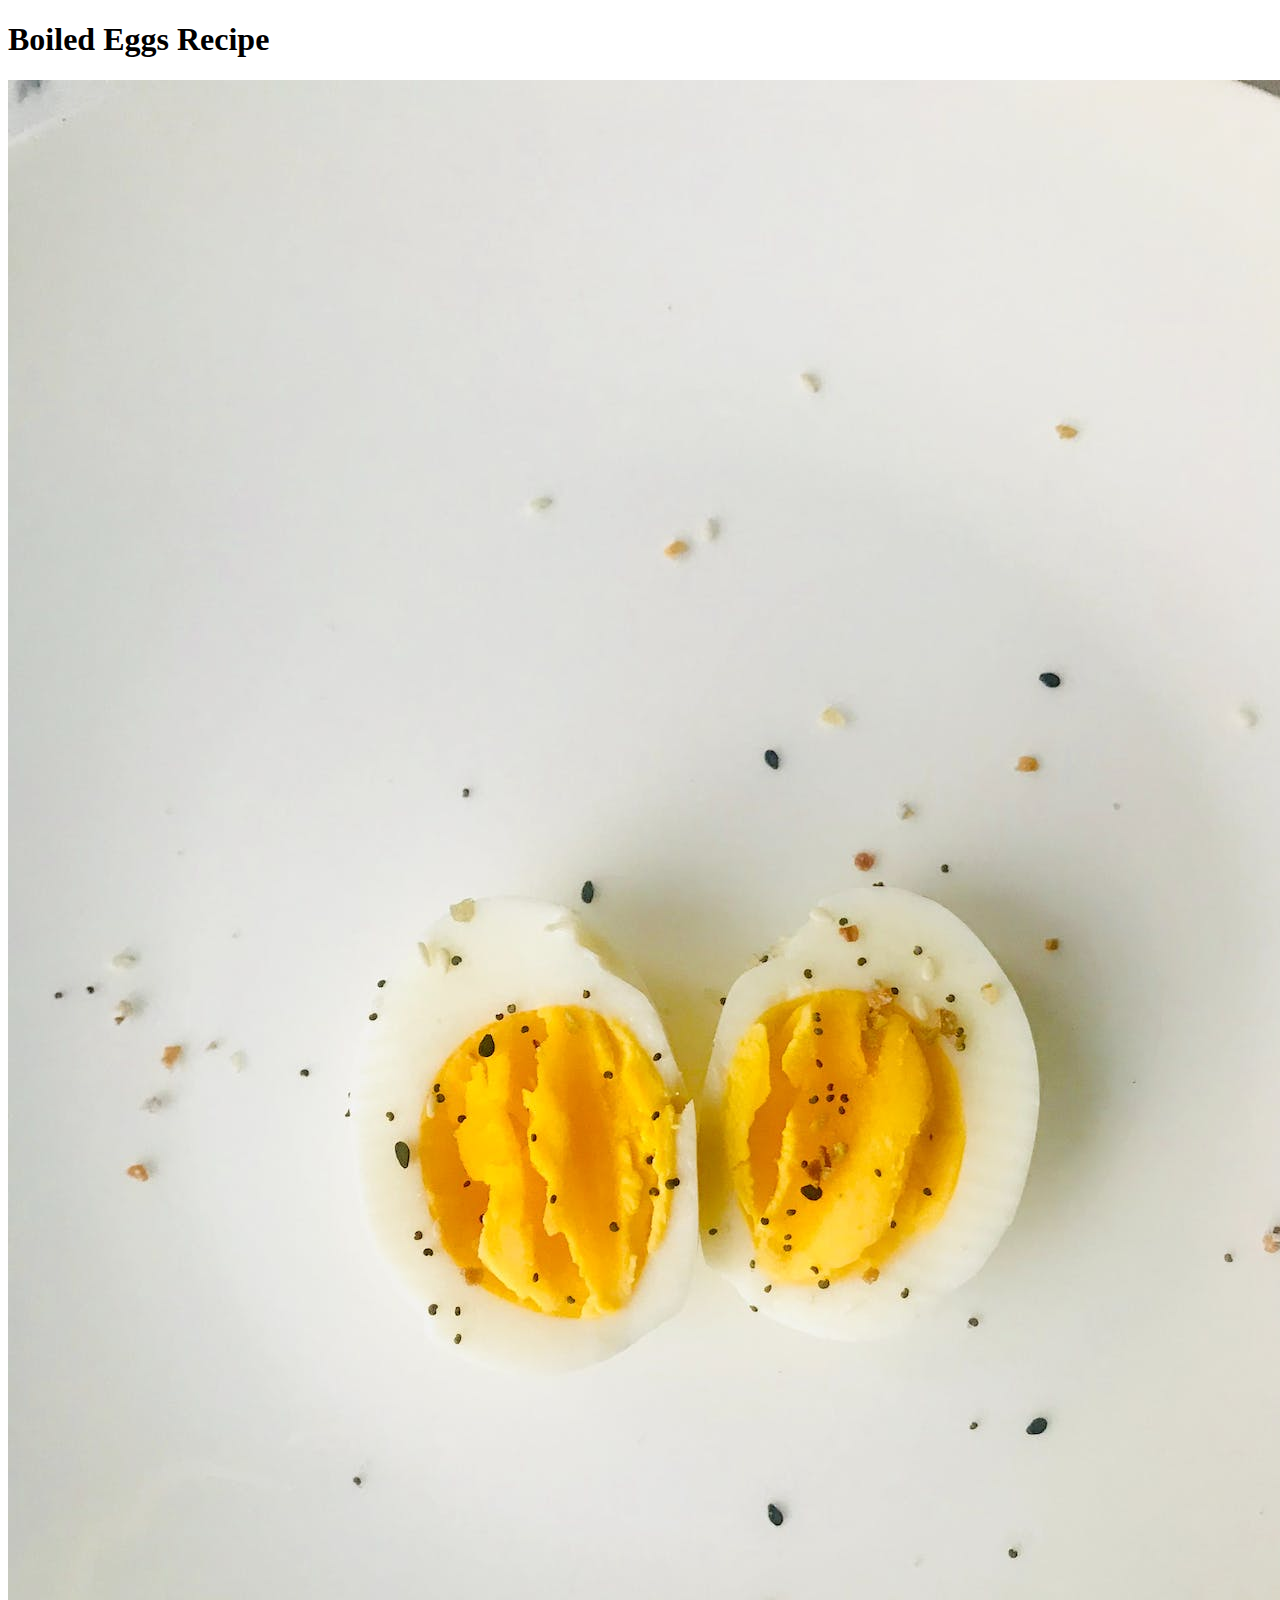
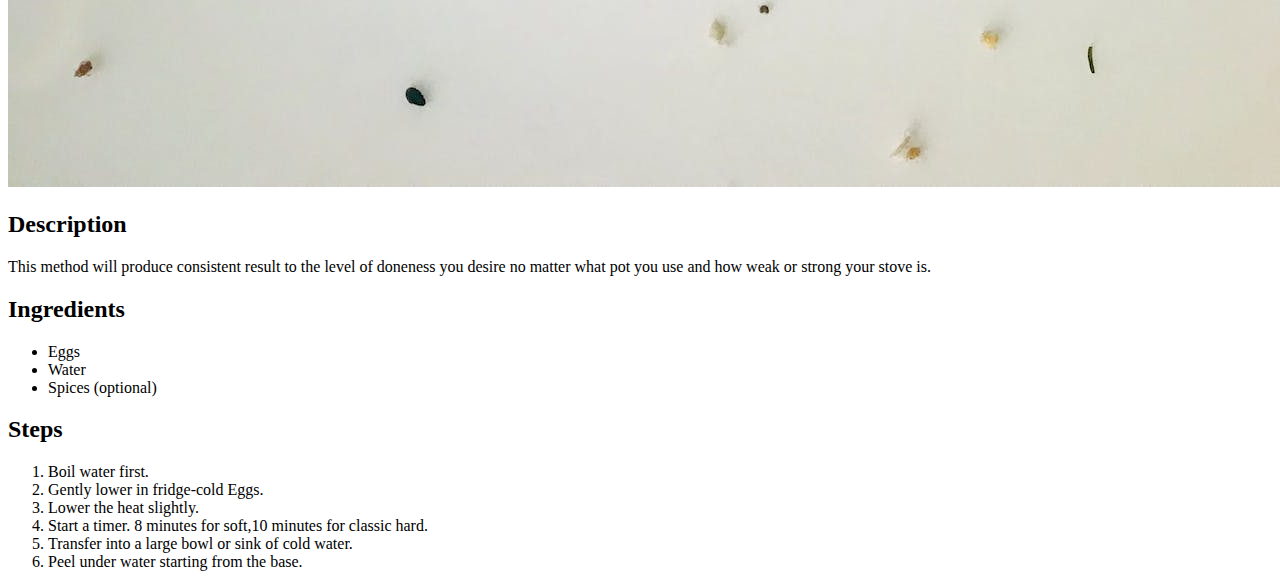
==== recipes/boiled-egg.html @ 897ae51b "My first Odin Project to go online, a recipes website" ====
<!DOCTYPE html>
<html lang="en">
<head>
    <meta charset="UTF-8">
    <meta name="viewport" content="width=device-width, initial-scale=1.0">
    <title>Recipe | Boiled Eggs</title>
</head>
<body>
    <h1>Boiled Eggs Recipe</h1>
    <img src="./images/boiled-egg.jpg" alt="boiled-egg.jpg">
    <h2>Description</h2>
    <p>This method will produce consistent result to the level of doneness you desire no matter what pot you use and how weak or strong your stove is.</p>
    <h2>Ingredients</h2>
    <ul>
        <li>Eggs</li>
        <li>Water</li>
        <li>Spices (optional)</li>
    </ul>

    <h2>Steps</h2>
    <ol>
        <li>Boil water first.</li>
        <li>Gently lower in fridge-cold Eggs.</li>
        <li>Lower the heat slightly.</li>
        <li>Start a timer. 8 minutes for soft,10 minutes for classic hard.</li>
        <li>Transfer into a large bowl or sink of cold water.</li>
        <li>Peel under water starting from the base.</li>
    </ol>
</body>
</html>
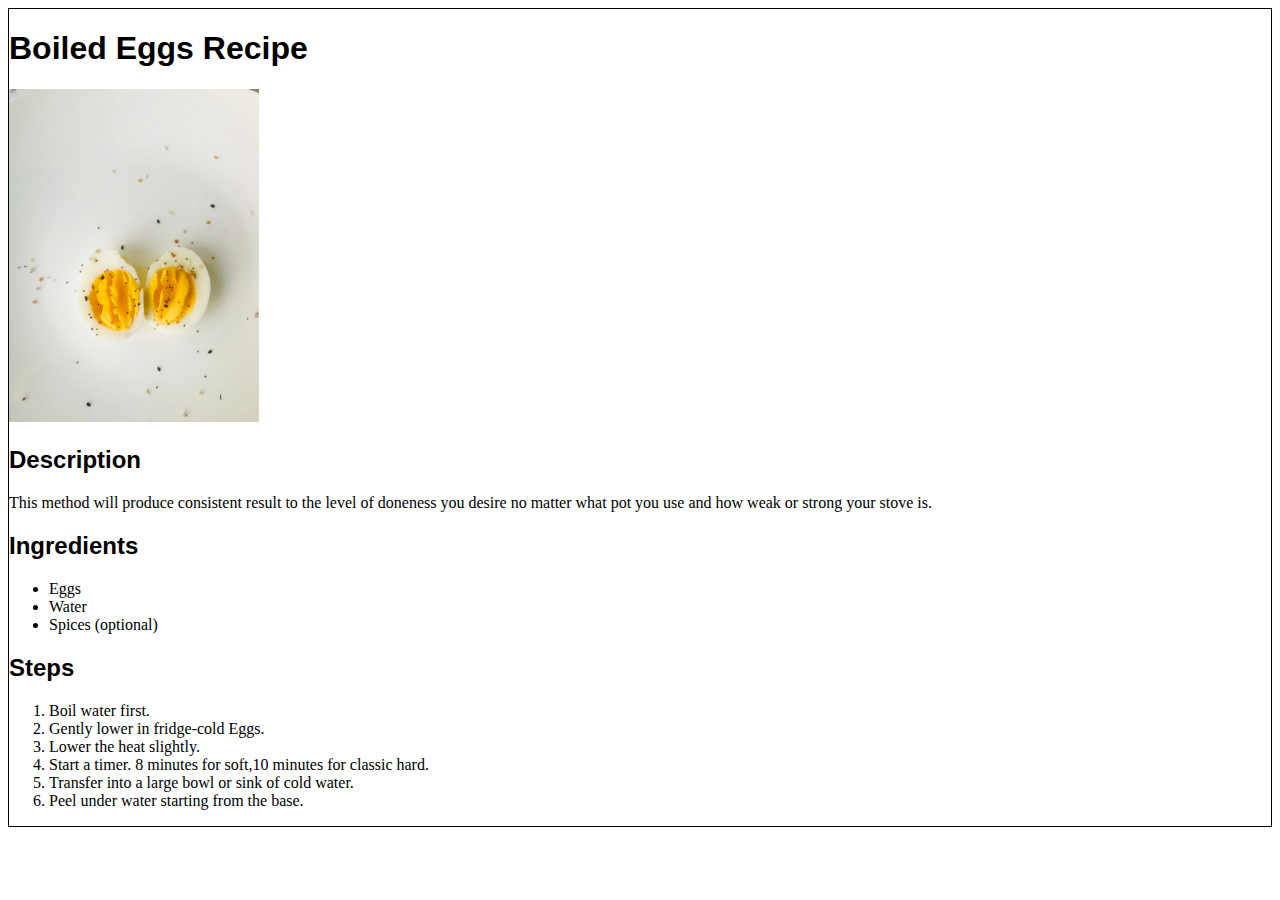
==== commit 24bede6c: "Added some style to my pages using CSS" ====
--- a/recipes/boiled-egg.html
+++ b/recipes/boiled-egg.html
@@ -4,6 +4,7 @@
     <meta charset="UTF-8">
     <meta name="viewport" content="width=device-width, initial-scale=1.0">
     <title>Recipe | Boiled Eggs</title>
+    <link rel="stylesheet" href="../css/recipes.css">
 </head>
 <body>
     <h1>Boiled Eggs Recipe</h1>
--- a/css/recipes.css
+++ b/css/recipes.css
@@ -0,0 +1,19 @@
+body {
+    border: 1px black solid;
+}
+
+h1,
+h2 {
+    font-family: Arial, Helvetica, sans-serif;
+}
+
+img {
+    width: 250px;
+    height: 100%;
+}
+
+p {
+    font-family: Georgia, 'Times New Roman', Times, serif;
+}
+
+
